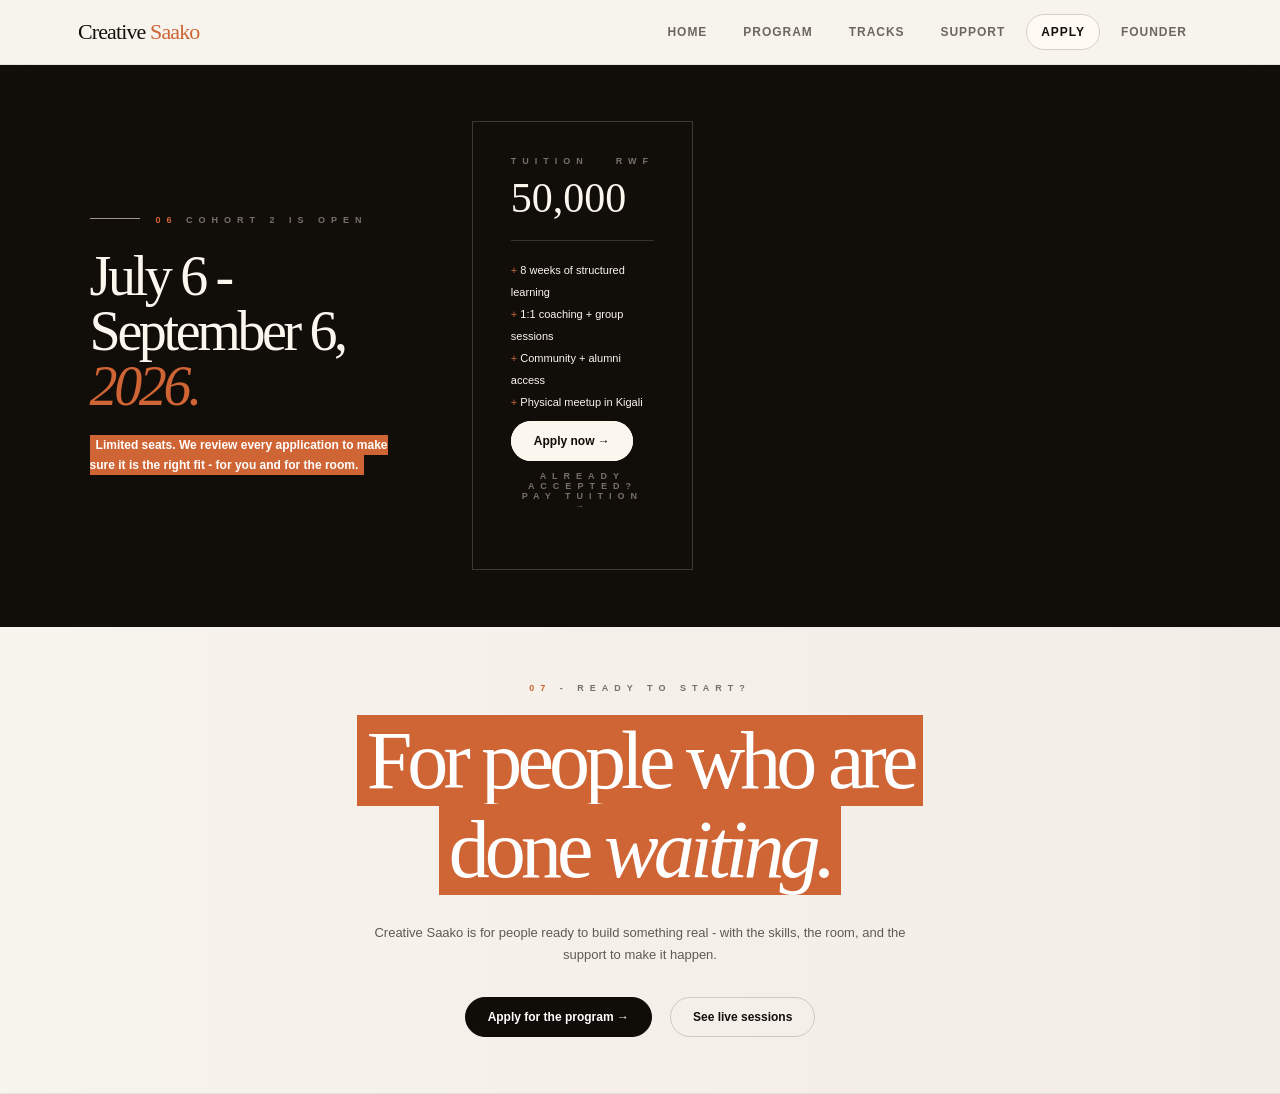
==== apply.html @ 80e0822b "Add files via upload" ====
<!DOCTYPE html>
<html lang="en">
<head>
  <meta charset="UTF-8" />
  <meta name="viewport" content="width=device-width, initial-scale=1.0" />
  <title>Creative Saako - Apply</title>
  <link rel="stylesheet" href="./styles.css" />
</head>
<body>
  <nav class="nav">
    <div class="nav-inner">
      <a class="brand" href="./home.html">Creative <span>Saako</span></a>
      <div class="tabs">
        <a class="tab" href="./home.html">Home</a>
        <a class="tab" href="./program.html">Program</a>
        <a class="tab" href="./tracks.html">Tracks</a>
        <a class="tab" href="./support.html">Support</a>
        <a class="tab active" href="./apply.html">Apply</a>
        <a class="tab" href="./founder.html">Founder</a>
      </div>
    </div>
  </nav>
  <main>
    <section class="section dark cohort"><div class="wrap cohort"><div><div class="kicker"><b>06</b> Cohort 2 is open</div><h2>July 6 - September 6,<br><span class="orange italic">2026.</span></h2><p style="margin-top:22px;font-size:12px;max-width:460px"><span class="tag">Limited seats. We review every application to make sure it is the right fit - for you and for the room.</span></p></div><div class="price"><div class="kicker no-line" style="margin:0 0 8px">Tuition <span style="float:right">RWF</span></div><div class="price-num">50,000</div><ul><li>8 weeks of structured learning</li><li>1:1 coaching + group sessions</li><li>Community + alumni access</li><li>Physical meetup in Kigali</li></ul><a class="btn small" href="#">Apply now →</a><div class="kicker no-line" style="text-align:center;margin-top:22px">Already accepted? Pay tuition →</div></div></div></section>
    <section class="section cream cta"><div class="wrap"><div class="kicker no-line"><b>07</b> - Ready to start?</div><h2>For people who are<br>done <span class="italic">waiting.</span></h2><p>Creative Saako is for people ready to build something real - with the skills, the room, and the support to make it happen.</p><div class="btns"><a class="btn black small" href="#">Apply for the program →</a><a class="btn small" href="./program.html">See live sessions</a></div></div></section>
  </main>
</body>
</html>
---- styles.css ----
:root{
  --paper:#f7f3ed; --paper2:#eee6dc; --ink:#130f0b; --muted:#5f5a53;
  --line:#d8cec2; --orange:#cf6435; --dark:#100c08; --white:#fffaf2;
}
*{box-sizing:border-box}
html{scroll-behavior:smooth}
body{margin:0;background:var(--paper);color:var(--ink);font-family:Inter,Arial,sans-serif;background-image:radial-gradient(rgba(0,0,0,.035) .7px,transparent .7px);background-size:4px 4px;}
a{color:inherit;text-decoration:none}
.nav{position:sticky;top:0;z-index:20;background:rgba(247,243,237,.92);backdrop-filter:blur(14px);border-bottom:1px solid rgba(0,0,0,.08)}
.nav-inner{max-width:1180px;margin:auto;padding:14px 28px;display:flex;align-items:center;justify-content:space-between;gap:20px}
.brand{font-family:'Libre Baskerville',Georgia,serif;font-size:22px;letter-spacing:-.04em}.brand span{color:var(--orange)}
.tabs{display:flex;gap:6px;flex-wrap:wrap;justify-content:flex-end}.tab{display:inline-block;border:1px solid transparent;background:transparent;border-radius:999px;padding:10px 14px;font-size:12px;font-weight:800;color:#6e675f;cursor:pointer;text-transform:uppercase;letter-spacing:.08em}.tab.active,.tab:hover{border-color:#d8cec2;background:#fffaf4;color:#130f0b}
.section{position:relative;padding:56px 7vw;border-bottom:1px solid rgba(0,0,0,.07);overflow:hidden}.cream{background:linear-gradient(90deg,#f7f3ed,#f2ede6)}.beige{background:#eee5da}.dark{background:#110d09;color:#fbf6ee}
.wrap{max-width:1120px;margin:0 auto}.kicker{font-size:9px;letter-spacing:6px;text-transform:uppercase;font-weight:800;color:#77706a;margin-bottom:24px}.kicker b{color:var(--orange)}.kicker:before{content:"";display:inline-block;width:50px;height:1px;background:#9d958e;margin:0 16px 4px 0}.kicker.no-line:before{display:none}
h1,h2,h3{font-family:'Libre Baskerville',Georgia,serif;font-weight:400;line-height:.98;margin:0;letter-spacing:-.06em}.orange{color:var(--orange)}.italic{font-style:italic}
p{color:var(--muted);font-size:17px;line-height:1.65;margin:0}.hero h1{font-size:clamp(56px,10vw,120px);max-width:980px}.hero p{max-width:780px;margin-top:30px}
.btns{display:flex;gap:18px;margin-top:32px;align-items:center;flex-wrap:wrap}.btn{border:1px solid #d1c9bf;border-radius:999px;padding:16px 28px;background:transparent;color:var(--ink);font-weight:800;font-size:14px}.btn.black{background:#100c08;color:white;border-color:#100c08}.btn.small{padding:12px 22px;font-size:12px}.btn:hover{transform:translateY(-1px)}
.stats{display:grid;grid-template-columns:repeat(3,1fr);gap:45px;max-width:820px;margin-top:74px}.stat:before{content:"";display:block;height:2px;background:#1b1713;margin-bottom:22px}.num{font-family:'Libre Baskerville',serif;font-size:40px}.label{font-size:11px;letter-spacing:7px;text-transform:uppercase;color:#817a72;font-weight:800;margin-top:10px}
.split{display:grid;grid-template-columns:1.5fr .8fr;gap:70px;align-items:end}.split h2{font-size:clamp(44px,7vw,82px)}.note{font-size:15px;line-height:1.55;max-width:390px}.tag{background:var(--orange);color:white;display:inline;padding:3px 6px;font-weight:800}
.track-head{display:flex;justify-content:space-between;gap:20px;align-items:flex-start;margin-bottom:28px}.track-head h2{font-size:34px}.tiny-strip{background:var(--orange);color:white;font-size:8px;letter-spacing:3px;font-weight:800;padding:5px 9px;text-transform:uppercase;white-space:nowrap}.cards{display:grid;grid-template-columns:repeat(2,1fr);gap:1px}.card{background:#fbf8f2;padding:28px}.card img{width:100%;height:260px;object-fit:cover;display:block}.meta{display:flex;justify-content:space-between;color:var(--orange);font-size:8px;letter-spacing:4px;font-weight:800;margin:24px 0 10px;text-transform:uppercase}.card h3{font-size:25px}.card p{font-size:12px;line-height:1.65;margin-top:12px}
.modules{display:grid;grid-template-columns:.82fr 1.35fr;gap:60px}.modules h2{font-size:40px}.modules p{font-size:12px;margin-top:18px}.list{border-top:1px solid var(--line)}.row{display:grid;grid-template-columns:42px 1fr 20px;gap:14px;padding:18px 0;border-bottom:1px solid var(--line);font-family:'Libre Baskerville',serif;font-size:16px}.row span:first-child{color:var(--orange);font-family:Inter;font-size:10px;font-weight:800}.row em{font-style:normal;color:#837a70}
.support h2{font-size:42px;margin-bottom:38px}.grid6{display:grid;grid-template-columns:repeat(3,1fr);background:#faf7f0}.support-card{min-height:106px;border-right:1px solid var(--line);border-bottom:1px solid var(--line);padding:26px}.dash{width:24px;height:3px;background:var(--orange);margin-bottom:16px}.support-card h3{font-size:17px}.support-card p{font-size:10px;margin-top:8px;line-height:1.4}
.cohort{display:grid;grid-template-columns:1.2fr .85fr;gap:70px;align-items:center}.cohort h2{font-size:clamp(40px,5vw,56px)}.dark p{color:#d0c5ba}.dark .btn{background:#fbf6ee;color:#100c08;border-color:#fbf6ee}.price{border:1px solid rgba(255,255,255,.18);padding:34px 38px;max-width:380px}.price-num{font-family:'Libre Baskerville',serif;font-size:42px}.price ul{border-top:1px solid rgba(255,255,255,.15);padding:18px 0 0;margin:18px 0;list-style:none;font-size:11px;line-height:2}.price li:before{content:"+ ";color:var(--orange)}
.cta{text-align:center}.cta h2{font-size:clamp(46px,7vw,82px);display:inline;line-height:1.08;color:white;background:var(--orange);box-decoration-break:clone;-webkit-box-decoration-break:clone;padding:0 .12em}.cta p{font-size:13px;max-width:560px;margin:28px auto 0}.cta .btns{justify-content:center}
.founder{display:grid;grid-template-columns:1.08fr .76fr;gap:70px;align-items:center}.founder .kicker{color:#a44f2a}.founder .kicker:before{display:none}.founder h2{font-size:clamp(42px,6.4vw,70px);font-weight:700}.underline{font-style:italic;background:linear-gradient(transparent 64%,#e9c367 0)}.founder p{font-size:19px;margin-top:24px;max-width:570px}.portrait{width:100%;max-width:380px;border-radius:18px;box-shadow:0 0 0 1px #e0d6ca,0 20px 50px rgba(0,0,0,.08)}
.landing-shell{min-height:calc(100vh - 65px)}
@media(max-width:820px){.nav-inner{align-items:flex-start;flex-direction:column}.tabs{justify-content:flex-start}.section{padding:42px 24px}.split,.modules,.cohort,.founder{grid-template-columns:1fr;gap:36px}.cards,.stats,.grid6{grid-template-columns:1fr}.hero h1{font-size:54px}.tiny-strip{white-space:normal}.track-head{flex-direction:column}.card img{height:220px}.kicker{letter-spacing:4px}.kicker:before{width:28px}}
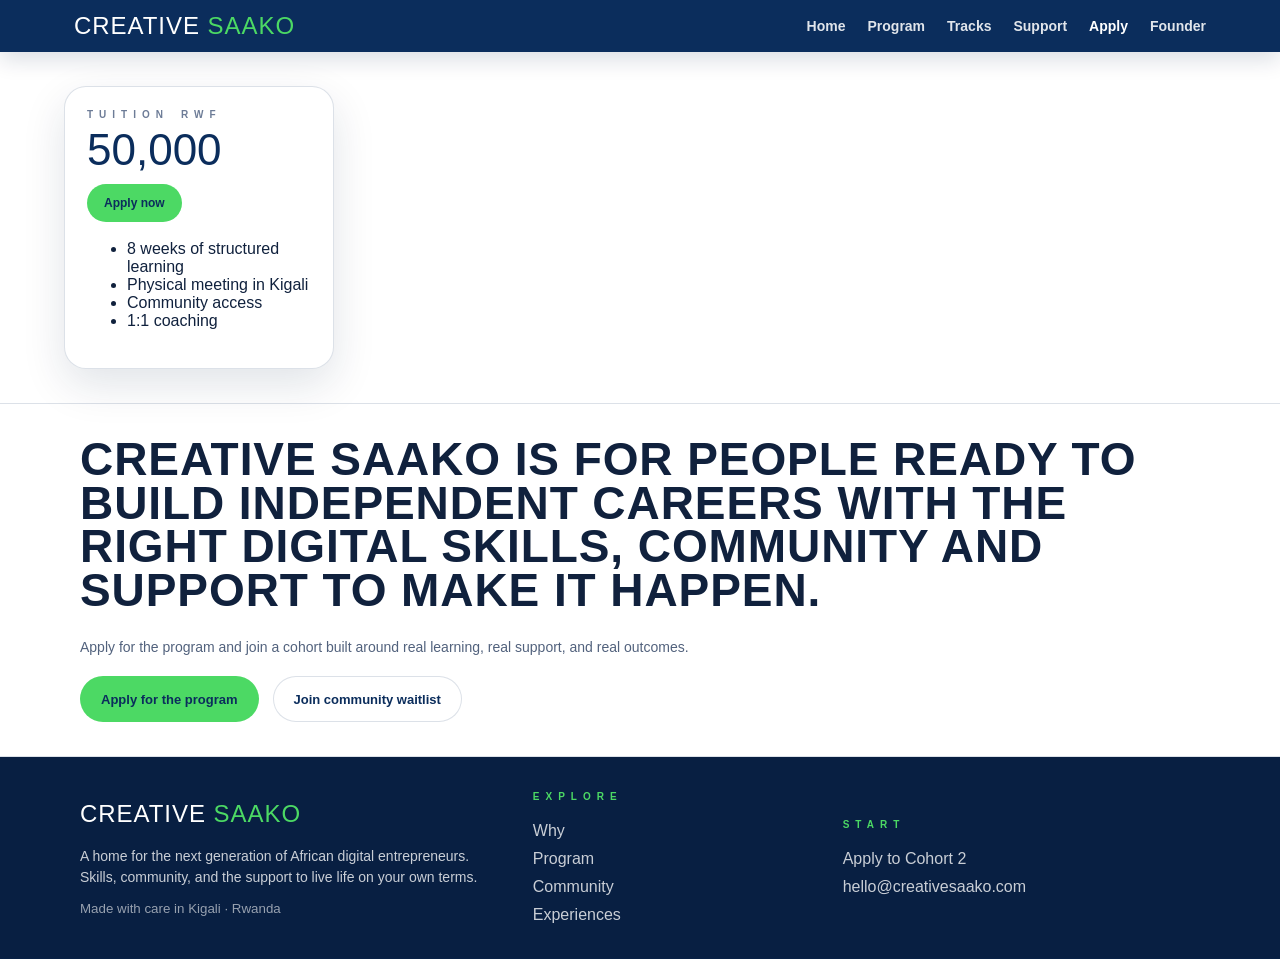
==== commit b8224fd2: "Add files via upload" ====
--- a/apply.html
+++ b/apply.html
@@ -9,9 +9,9 @@
 <body>
   <nav class="nav">
     <div class="nav-inner">
-      <a class="brand" href="./home.html">Creative <span>Saako</span></a>
+      <a class="brand" href="./index.html">Creative <span>Saako</span></a>
       <div class="tabs">
-        <a class="tab" href="./home.html">Home</a>
+        <a class="tab" href="./index.html">Home</a>
         <a class="tab" href="./program.html">Program</a>
         <a class="tab" href="./tracks.html">Tracks</a>
         <a class="tab" href="./support.html">Support</a>
@@ -20,9 +20,65 @@
       </div>
     </div>
   </nav>
+
   <main>
-    <section class="section dark cohort"><div class="wrap cohort"><div><div class="kicker"><b>06</b> Cohort 2 is open</div><h2>July 6 - September 6,<br><span class="orange italic">2026.</span></h2><p style="margin-top:22px;font-size:12px;max-width:460px"><span class="tag">Limited seats. We review every application to make sure it is the right fit - for you and for the room.</span></p></div><div class="price"><div class="kicker no-line" style="margin:0 0 8px">Tuition <span style="float:right">RWF</span></div><div class="price-num">50,000</div><ul><li>8 weeks of structured learning</li><li>1:1 coaching + group sessions</li><li>Community + alumni access</li><li>Physical meetup in Kigali</li></ul><a class="btn small" href="#">Apply now →</a><div class="kicker no-line" style="text-align:center;margin-top:22px">Already accepted? Pay tuition →</div></div></div></section>
-    <section class="section cream cta"><div class="wrap"><div class="kicker no-line"><b>07</b> - Ready to start?</div><h2>For people who are<br>done <span class="italic">waiting.</span></h2><p>Creative Saako is for people ready to build something real - with the skills, the room, and the support to make it happen.</p><div class="btns"><a class="btn black small" href="#">Apply for the program →</a><a class="btn small" href="./program.html">See live sessions</a></div></div></section>
+    <section class="section cream cohort apply-cohort">
+      <div class="wrap cohort">
+        <div class="negotiation" id="priceNegotiation">
+          <div class="negotiation-header">
+            <div>
+              <div class="kicker no-line" style="margin:0 0 8px">Tuition <span style="float:right">RWF</span></div>
+              <div class="negotiation-price" id="displayPrice">50,000</div>
+            </div>
+            <a class="btn primary small" href="#">Apply now</a>
+          </div>
+          <ul>
+            <li>8 weeks of structured learning</li>
+            <li>Physical meeting in Kigali</li>
+            <li>Community access</li>
+            <li>1:1 coaching</li>
+          </ul>
+        </div>
+      </div>
+    </section>
+
+    <section class="section cream cta">
+      <div class="wrap">
+        <h2>Creative Saako is for people ready to build independent careers with the right digital skills, community and support to make it happen.</h2>
+        <p style="margin-top:24px">Apply for the program and join a cohort built around real learning, real support, and real outcomes.</p>
+        <div class="btns">
+          <a class="btn primary" href="#">Apply for the program</a>
+          <a class="btn outline" href="./support.html">Join community waitlist</a>
+        </div>
+      </div>
+    </section>
+
+    <section class="section footer">
+      <div class="wrap footer-grid">
+        <div>
+          <div class="brand">Creative <span>Saako</span></div>
+          <p style="margin-top:18px">A home for the next generation of African digital entrepreneurs. Skills, community, and the support to live life on your own terms.</p>
+          <small>Made with care in Kigali &middot; Rwanda</small>
+        </div>
+        <div>
+          <div class="kicker no-line" style="color:rgba(255,255,255,.72)"><b>Explore</b></div>
+          <div class="footer-links">
+            <a href="./founder.html">Why</a>
+            <a href="./program.html">Program</a>
+            <a href="./support.html">Community</a>
+            <a href="./tracks.html">Experiences</a>
+          </div>
+        </div>
+        <div>
+          <div class="kicker no-line" style="color:rgba(255,255,255,.72)"><b>Start</b></div>
+          <div class="footer-links">
+            <a href="./apply.html">Apply to Cohort 2</a>
+            <a href="mailto:hello@creativesaako.com">hello@creativesaako.com</a>
+          </div>
+        </div>
+      </div>
+    </section>
   </main>
+
 </body>
 </html>
--- a/styles.css
+++ b/styles.css
@@ -1,27 +1,534 @@
 :root{
-  --paper:#f7f3ed; --paper2:#eee6dc; --ink:#130f0b; --muted:#5f5a53;
-  --line:#d8cec2; --orange:#cf6435; --dark:#100c08; --white:#fffaf2;
+  --navy:#0B2D5C;
+  --navy-deep:#081F42;
+  --green:#4CD964;
+  --paper:#FFFFFF;
+  --soft:#EAEAEA;
+  --text:#10213d;
+  --muted:#52627d;
+  --line:rgba(11,45,92,.14);
+  --shadow:0 16px 44px rgba(8,31,66,.12);
 }
 *{box-sizing:border-box}
 html{scroll-behavior:smooth}
-body{margin:0;background:var(--paper);color:var(--ink);font-family:Inter,Arial,sans-serif;background-image:radial-gradient(rgba(0,0,0,.035) .7px,transparent .7px);background-size:4px 4px;}
+body{
+  margin:0;
+  background:linear-gradient(180deg,#f8fbff 0%,#fff 55%,#f7fbf8 100%);
+  color:var(--text);
+  font-family:Inter,Arial,sans-serif;
+}
 a{color:inherit;text-decoration:none}
-.nav{position:sticky;top:0;z-index:20;background:rgba(247,243,237,.92);backdrop-filter:blur(14px);border-bottom:1px solid rgba(0,0,0,.08)}
-.nav-inner{max-width:1180px;margin:auto;padding:14px 28px;display:flex;align-items:center;justify-content:space-between;gap:20px}
-.brand{font-family:'Libre Baskerville',Georgia,serif;font-size:22px;letter-spacing:-.04em}.brand span{color:var(--orange)}
-.tabs{display:flex;gap:6px;flex-wrap:wrap;justify-content:flex-end}.tab{display:inline-block;border:1px solid transparent;background:transparent;border-radius:999px;padding:10px 14px;font-size:12px;font-weight:800;color:#6e675f;cursor:pointer;text-transform:uppercase;letter-spacing:.08em}.tab.active,.tab:hover{border-color:#d8cec2;background:#fffaf4;color:#130f0b}
-.section{position:relative;padding:56px 7vw;border-bottom:1px solid rgba(0,0,0,.07);overflow:hidden}.cream{background:linear-gradient(90deg,#f7f3ed,#f2ede6)}.beige{background:#eee5da}.dark{background:#110d09;color:#fbf6ee}
-.wrap{max-width:1120px;margin:0 auto}.kicker{font-size:9px;letter-spacing:6px;text-transform:uppercase;font-weight:800;color:#77706a;margin-bottom:24px}.kicker b{color:var(--orange)}.kicker:before{content:"";display:inline-block;width:50px;height:1px;background:#9d958e;margin:0 16px 4px 0}.kicker.no-line:before{display:none}
-h1,h2,h3{font-family:'Libre Baskerville',Georgia,serif;font-weight:400;line-height:.98;margin:0;letter-spacing:-.06em}.orange{color:var(--orange)}.italic{font-style:italic}
-p{color:var(--muted);font-size:17px;line-height:1.65;margin:0}.hero h1{font-size:clamp(56px,10vw,120px);max-width:980px}.hero p{max-width:780px;margin-top:30px}
-.btns{display:flex;gap:18px;margin-top:32px;align-items:center;flex-wrap:wrap}.btn{border:1px solid #d1c9bf;border-radius:999px;padding:16px 28px;background:transparent;color:var(--ink);font-weight:800;font-size:14px}.btn.black{background:#100c08;color:white;border-color:#100c08}.btn.small{padding:12px 22px;font-size:12px}.btn:hover{transform:translateY(-1px)}
-.stats{display:grid;grid-template-columns:repeat(3,1fr);gap:45px;max-width:820px;margin-top:74px}.stat:before{content:"";display:block;height:2px;background:#1b1713;margin-bottom:22px}.num{font-family:'Libre Baskerville',serif;font-size:40px}.label{font-size:11px;letter-spacing:7px;text-transform:uppercase;color:#817a72;font-weight:800;margin-top:10px}
-.split{display:grid;grid-template-columns:1.5fr .8fr;gap:70px;align-items:end}.split h2{font-size:clamp(44px,7vw,82px)}.note{font-size:15px;line-height:1.55;max-width:390px}.tag{background:var(--orange);color:white;display:inline;padding:3px 6px;font-weight:800}
-.track-head{display:flex;justify-content:space-between;gap:20px;align-items:flex-start;margin-bottom:28px}.track-head h2{font-size:34px}.tiny-strip{background:var(--orange);color:white;font-size:8px;letter-spacing:3px;font-weight:800;padding:5px 9px;text-transform:uppercase;white-space:nowrap}.cards{display:grid;grid-template-columns:repeat(2,1fr);gap:1px}.card{background:#fbf8f2;padding:28px}.card img{width:100%;height:260px;object-fit:cover;display:block}.meta{display:flex;justify-content:space-between;color:var(--orange);font-size:8px;letter-spacing:4px;font-weight:800;margin:24px 0 10px;text-transform:uppercase}.card h3{font-size:25px}.card p{font-size:12px;line-height:1.65;margin-top:12px}
-.modules{display:grid;grid-template-columns:.82fr 1.35fr;gap:60px}.modules h2{font-size:40px}.modules p{font-size:12px;margin-top:18px}.list{border-top:1px solid var(--line)}.row{display:grid;grid-template-columns:42px 1fr 20px;gap:14px;padding:18px 0;border-bottom:1px solid var(--line);font-family:'Libre Baskerville',serif;font-size:16px}.row span:first-child{color:var(--orange);font-family:Inter;font-size:10px;font-weight:800}.row em{font-style:normal;color:#837a70}
-.support h2{font-size:42px;margin-bottom:38px}.grid6{display:grid;grid-template-columns:repeat(3,1fr);background:#faf7f0}.support-card{min-height:106px;border-right:1px solid var(--line);border-bottom:1px solid var(--line);padding:26px}.dash{width:24px;height:3px;background:var(--orange);margin-bottom:16px}.support-card h3{font-size:17px}.support-card p{font-size:10px;margin-top:8px;line-height:1.4}
-.cohort{display:grid;grid-template-columns:1.2fr .85fr;gap:70px;align-items:center}.cohort h2{font-size:clamp(40px,5vw,56px)}.dark p{color:#d0c5ba}.dark .btn{background:#fbf6ee;color:#100c08;border-color:#fbf6ee}.price{border:1px solid rgba(255,255,255,.18);padding:34px 38px;max-width:380px}.price-num{font-family:'Libre Baskerville',serif;font-size:42px}.price ul{border-top:1px solid rgba(255,255,255,.15);padding:18px 0 0;margin:18px 0;list-style:none;font-size:11px;line-height:2}.price li:before{content:"+ ";color:var(--orange)}
-.cta{text-align:center}.cta h2{font-size:clamp(46px,7vw,82px);display:inline;line-height:1.08;color:white;background:var(--orange);box-decoration-break:clone;-webkit-box-decoration-break:clone;padding:0 .12em}.cta p{font-size:13px;max-width:560px;margin:28px auto 0}.cta .btns{justify-content:center}
-.founder{display:grid;grid-template-columns:1.08fr .76fr;gap:70px;align-items:center}.founder .kicker{color:#a44f2a}.founder .kicker:before{display:none}.founder h2{font-size:clamp(42px,6.4vw,70px);font-weight:700}.underline{font-style:italic;background:linear-gradient(transparent 64%,#e9c367 0)}.founder p{font-size:19px;margin-top:24px;max-width:570px}.portrait{width:100%;max-width:380px;border-radius:18px;box-shadow:0 0 0 1px #e0d6ca,0 20px 50px rgba(0,0,0,.08)}
-.landing-shell{min-height:calc(100vh - 65px)}
-@media(max-width:820px){.nav-inner{align-items:flex-start;flex-direction:column}.tabs{justify-content:flex-start}.section{padding:42px 24px}.split,.modules,.cohort,.founder{grid-template-columns:1fr;gap:36px}.cards,.stats,.grid6{grid-template-columns:1fr}.hero h1{font-size:54px}.tiny-strip{white-space:normal}.track-head{flex-direction:column}.card img{height:220px}.kicker{letter-spacing:4px}.kicker:before{width:28px}}
+img{max-width:100%;display:block}
+.nav{
+  background:var(--navy);
+  color:#fff;
+  position:sticky;
+  top:0;
+  z-index:20;
+  box-shadow:0 8px 22px rgba(8,31,66,.14);
+}
+.nav-inner{
+  max-width:1180px;
+  margin:0 auto;
+  padding:12px 24px;
+  display:flex;
+  align-items:center;
+  justify-content:space-between;
+  gap:20px;
+}
+.brand{
+  font-family:'Oswald',Impact,sans-serif;
+  font-size:24px;
+  letter-spacing:.04em;
+  text-transform:uppercase;
+}
+.brand span{color:var(--green)}
+.tabs{
+  display:flex;
+  flex-wrap:wrap;
+  gap:22px;
+  justify-content:flex-end;
+}
+.tab{
+  color:rgba(255,255,255,.88);
+  font-weight:700;
+  font-size:14px;
+}
+.tab.active,.tab:hover{color:#fff}
+.section{
+  padding:34px 5vw;
+  border-bottom:1px solid var(--line);
+}
+.hero{
+  background:
+    radial-gradient(circle at top right, rgba(76,217,100,.18), transparent 28%),
+    linear-gradient(135deg,var(--navy) 0%,var(--navy-deep) 100%);
+  color:#fff;
+}
+.hero .wrap{
+  display:flex;
+  flex-direction:column;
+  align-items:flex-start;
+  gap:16px;
+}
+.cream,.beige{background:#fff}
+.navy{background:var(--navy);color:#fff}
+.wrap{max-width:1120px;margin:0 auto}
+.kicker{
+  font-size:10px;
+  letter-spacing:6px;
+  text-transform:uppercase;
+  font-weight:800;
+  color:#6d7c97;
+  margin-bottom:20px;
+}
+.kicker b{color:var(--green)}
+.kicker:before{
+  content:"";
+  display:inline-block;
+  width:52px;
+  height:1px;
+  background:currentColor;
+  margin:0 14px 4px 0;
+  opacity:.55;
+}
+.kicker.no-line:before{display:none}
+h1,h2,h3{
+  margin:0;
+  font-family:'Oswald',Impact,sans-serif;
+  text-transform:uppercase;
+  line-height:.95;
+  letter-spacing:.02em;
+}
+h1{font-size:clamp(36px,5.6vw,66px);max-width:860px}
+h2{font-size:clamp(28px,4vw,46px)}
+h3{font-size:19px}
+p{margin:0;color:var(--muted);font-size:14px;line-height:1.55;max-width:760px}
+.hero p{color:rgba(255,255,255,.82);font-size:15px;max-width:760px;margin-top:16px}
+.accent{color:var(--green)}
+.eyebrow{
+  display:inline-block;
+  padding:6px 10px;
+  background:rgba(76,217,100,.12);
+  color:var(--navy);
+  font-weight:800;
+  letter-spacing:.08em;
+  text-transform:uppercase;
+  font-size:11px;
+}
+.btns{display:flex;gap:14px;flex-wrap:wrap;margin-top:18px;align-items:center}
+.btn{
+  display:inline-flex;
+  align-items:center;
+  justify-content:center;
+  min-height:46px;
+  padding:12px 20px;
+  border-radius:999px;
+  border:1px solid transparent;
+  background:transparent;
+  color:inherit;
+  font-weight:800;
+  font-size:13px;
+  transition:transform .2s ease, background .2s ease;
+}
+.btn:hover{transform:translateY(-1px)}
+.btn.primary{background:var(--green);color:#0b2d5c}
+.btn.secondary{border-color:rgba(255,255,255,.28);color:#fff}
+.btn.dark{background:var(--navy-deep);color:#fff}
+.btn.light{background:#fff;color:var(--navy);border-color:#fff}
+.btn.outline{border-color:var(--line);background:#fff;color:var(--navy)}
+.btn.small{
+  min-height:38px;
+  padding:10px 16px;
+  font-size:12px;
+}
+.field{
+  width:100%;
+  padding:14px 16px;
+  border:1px solid var(--line);
+  border-radius:14px;
+  font:inherit;
+  color:var(--text);
+  background:#fff;
+}
+.field:focus{
+  outline:2px solid rgba(76,217,100,.25);
+  border-color:rgba(76,217,100,.45);
+}
+.stack{display:grid;gap:12px}
+.status-chip{
+  display:inline-flex;
+  align-items:center;
+  gap:8px;
+  padding:8px 12px;
+  border-radius:999px;
+  background:rgba(76,217,100,.12);
+  color:var(--navy);
+  font-size:11px;
+  font-weight:800;
+  letter-spacing:.08em;
+  text-transform:uppercase;
+}
+.status-chip.approved{background:rgba(76,217,100,.16);color:#1f6b2f}
+.status-chip.declined{background:rgba(255,93,93,.12);color:#9f1f1f}
+.status-chip.pending{background:rgba(11,45,92,.08);color:var(--navy)}
+.negotiation{
+  background:#fff;
+  border:1px solid var(--line);
+  border-radius:22px;
+  padding:22px;
+  box-shadow:var(--shadow);
+}
+.negotiation-header{
+  display:flex;
+  flex-wrap:wrap;
+  gap:12px;
+  justify-content:space-between;
+  align-items:flex-start;
+  margin-bottom:18px;
+}
+.negotiation-price{
+  font-family:'Oswald',Impact,sans-serif;
+  font-size:44px;
+  line-height:1;
+  color:var(--navy);
+}
+.negotiation-actions{
+  display:flex;
+  flex-wrap:wrap;
+  gap:10px;
+}
+.negotiation-log{
+  margin-top:16px;
+  padding-top:16px;
+  border-top:1px solid var(--line);
+  color:var(--muted);
+  font-size:13px;
+  line-height:1.6;
+}
+.thread-table{
+  width:100%;
+  border-collapse:collapse;
+  margin-top:8px;
+  border:1px solid var(--line);
+  border-radius:16px;
+  overflow:hidden;
+  background:#fff;
+}
+.thread-table th,
+.thread-table td{
+  padding:12px 14px;
+  text-align:left;
+  border-bottom:1px solid var(--line);
+  font-size:13px;
+  vertical-align:top;
+}
+.thread-table th{
+  color:var(--navy);
+  background:rgba(11,45,92,.04);
+  text-transform:uppercase;
+  letter-spacing:.08em;
+  font-size:11px;
+}
+.thread-table tr:last-child td{border-bottom:0}
+.thread-table td.muted{color:var(--muted)}
+.grid2{display:grid;grid-template-columns:repeat(2,minmax(0,1fr));gap:18px;align-items:start}
+.grid3{display:grid;grid-template-columns:repeat(3,minmax(0,1fr));gap:14px}
+.card{
+  background:#fff;
+  border:1px solid var(--line);
+  border-radius:20px;
+  padding:18px;
+  box-shadow:var(--shadow);
+}
+.card.soft{box-shadow:none}
+.card h3{margin-bottom:10px}
+.card p{font-size:14px}
+.stat-strip{
+  display:grid;
+  grid-template-columns:repeat(4,minmax(0,1fr));
+  gap:1px;
+  background:var(--line);
+  border-radius:20px;
+  overflow:hidden;
+  box-shadow:var(--shadow);
+}
+.stat{
+  background:#fff;
+  padding:24px;
+}
+.stat .label{
+  margin-top:0;
+  font-size:10px;
+  letter-spacing:.18em;
+  text-transform:uppercase;
+  color:var(--muted);
+  font-weight:800;
+}
+.split,.modules,.cohort,.founder-layout,.footer-grid{
+  display:grid;
+  grid-template-columns:repeat(2,minmax(0,1fr));
+  gap:24px;
+  align-items:center;
+}
+.note,.lede{font-size:15px;line-height:1.6;max-width:560px}
+.lede strong{color:var(--navy)}
+.tag{
+  display:inline-block;
+  padding:4px 8px;
+  background:rgba(76,217,100,.2);
+  color:var(--navy);
+  font-weight:800;
+}
+.track-head{display:flex;justify-content:space-between;gap:16px;align-items:flex-end;margin-bottom:16px}
+.tiny-strip{
+  display:inline-flex;
+  align-items:center;
+  gap:10px;
+  padding:8px 11px;
+  background:rgba(11,45,92,.06);
+  border-radius:999px;
+  color:var(--navy);
+  font-size:11px;
+  font-weight:800;
+  text-transform:uppercase;
+  letter-spacing:.16em;
+}
+.cards{
+  display:grid;
+  grid-template-columns:repeat(2,minmax(0,1fr));
+  gap:14px;
+}
+.card img{border-radius:16px;margin-bottom:16px;aspect-ratio:4/3;object-fit:cover}
+.meta{
+  display:flex;
+  justify-content:space-between;
+  gap:12px;
+  color:var(--green);
+  text-transform:uppercase;
+  letter-spacing:.16em;
+  font-size:11px;
+  font-weight:800;
+  margin-bottom:8px;
+}
+.modules .list{
+  background:#fff;
+  border:1px solid var(--line);
+  border-radius:18px;
+  overflow:hidden;
+}
+.modules p{
+  max-width:620px;
+}
+.row{
+  display:grid;
+  grid-template-columns:44px 1fr 20px;
+  gap:14px;
+  padding:16px 18px;
+  border-bottom:1px solid var(--line);
+  align-items:center;
+}
+.row:last-child{border-bottom:0}
+.row span:first-child{
+  color:var(--green);
+  font-size:11px;
+  font-weight:800;
+  letter-spacing:.16em;
+}
+.row b{font-size:15px}
+.row em{font-style:normal;color:var(--green);font-weight:900}
+.support h2{margin-bottom:18px}
+.grid6{
+  display:grid;
+  grid-template-columns:repeat(3,minmax(0,1fr));
+  gap:12px;
+}
+.support-card{
+  background:#fff;
+  border:1px solid var(--line);
+  border-radius:18px;
+  padding:16px;
+  box-shadow:var(--shadow);
+}
+.support-card p{font-size:13px}
+.cohort .price,.apply-cohort .price{
+  background:#fff;
+  border:1px solid var(--line);
+  border-radius:22px;
+  padding:22px;
+  box-shadow:var(--shadow);
+}
+.price-num{
+  font-family:'Oswald',Impact,sans-serif;
+  font-size:40px;
+  color:var(--navy);
+  margin-top:8px;
+}
+.price ul{
+  list-style:none;
+  padding:16px 0 0;
+  margin:16px 0 0;
+  border-top:1px solid var(--line);
+}
+.price li{
+  position:relative;
+  padding-left:18px;
+  margin:10px 0;
+  font-size:14px;
+  color:var(--text);
+}
+.price li:before{
+  content:"";
+  position:absolute;
+  left:0;
+  top:.58em;
+  width:8px;
+  height:8px;
+  border-radius:50%;
+  background:var(--green);
+}
+.apply-cohort .price{background:#fff}
+.footer{
+  background:var(--navy-deep);
+  color:#fff;
+}
+.footer p,.footer a{color:rgba(255,255,255,.78)}
+.footer .brand{color:#fff}
+.footer .brand span{color:var(--green)}
+.footer-grid{grid-template-columns:1.2fr .8fr 1fr}
+.footer-links{display:grid;gap:10px}
+.footer small{display:block;color:rgba(255,255,255,.58);margin-top:12px}
+.portrait{
+  width:100%;
+  max-width:280px;
+  border-radius:22px;
+  border:6px solid rgba(255,255,255,.2);
+  box-shadow:var(--shadow);
+  justify-self:end;
+}
+.founder-copy p{max-width:620px}
+.landing-shell{min-height:calc(100vh - 64px)}
+.founder-editorial{
+  padding-top:40px;
+  padding-bottom:24px;
+  min-height:calc(100vh - 64px);
+  display:flex;
+  align-items:center;
+}
+.founder-editorial-grid{
+  display:grid;
+  grid-template-columns:1.25fr .95fr;
+  gap:4rem;
+  align-items:center;
+  width:100%;
+}
+.founder-editorial-copy{
+  max-width:640px;
+}
+.founder-headline{
+  font-family:'Newsreader',Georgia,serif;
+  font-size:clamp(2rem,3.6vw,3.3rem);
+  line-height:1.06;
+  letter-spacing:-0.03em;
+  text-transform:none;
+  margin-top:0;
+  margin-bottom:1rem;
+}
+.founder-note{display:grid;gap:12px}
+.founder-description{
+  font-family:'Plus Jakarta Sans',Inter,Arial,sans-serif;
+  font-size:clamp(.92rem,1vw,1.03rem);
+  line-height:1.58;
+  color:var(--muted);
+  max-width:620px;
+}
+.founder-description + .founder-description{
+  margin-top:14px;
+}
+.founder-editorial-image{
+  display:flex;
+  justify-content:center;
+}
+.founder-image{
+  width:100%;
+  max-width:390px;
+  aspect-ratio:4/5;
+  object-fit:cover;
+  border-radius:18px;
+  box-shadow:0 10px 30px rgba(0,0,0,.04);
+}
+.compact-page.section{padding-top:20px;padding-bottom:18px}
+.compact-head{margin-bottom:10px}
+.compact-cards{gap:10px}
+.compact-cards .card{padding:14px}
+.compact-cards .card img{margin-bottom:10px;aspect-ratio:16/9}
+.compact-actions{margin-top:12px}
+.compact-founder{grid-template-columns:1.25fr .75fr;gap:18px;align-items:center}
+.compact-portrait{max-width:240px}
+.tracks-compact .track-select{padding:12px}
+.tracks-compact .track-select{
+  background:linear-gradient(180deg,#fffdf8 0%,#f7f0e7 100%);
+  border:1px solid rgba(215,206,194,.85);
+  border-radius:24px;
+  overflow:hidden;
+  box-shadow:none;
+}
+.tracks-compact .track-select h3{
+  font-family:'Libre Baskerville',Georgia,serif;
+  font-size:20px;
+  line-height:1.05;
+  text-transform:none;
+  letter-spacing:-.04em;
+  margin-bottom:10px;
+}
+.tracks-compact .track-select p{
+  font-size:14px;
+  line-height:1.7;
+  color:var(--muted);
+}
+.tracks-compact .cards{align-items:stretch}
+.tracks-compact .card{padding:0}
+.tracks-compact .card img{
+  aspect-ratio:16/10;
+  margin-bottom:0;
+  border-radius:0;
+}
+.tracks-compact .track-select h3,
+.tracks-compact .track-select p{
+  padding-left:18px;
+  padding-right:18px;
+}
+.tracks-compact .track-select h3{padding-top:16px}
+.tracks-compact .track-select p{padding-bottom:18px}
+.tracks-compact .track-head{margin-bottom:12px}
+.compact-footer{
+  padding-top:14px;
+  padding-bottom:14px;
+}
+.compact-footer-grid{
+  gap:16px;
+  align-items:center;
+}
+.compact-links{gap:8px}
+.compact-links a{font-size:13px}
+@media (max-width:900px){
+  .nav-inner{flex-direction:column;align-items:flex-start}
+  .tabs{justify-content:flex-start;gap:16px}
+  .section{padding:30px 20px}
+  .grid2,.grid3,.split,.modules,.cohort,.founder-layout,.footer-grid,.cards,.grid6,.stat-strip{grid-template-columns:1fr}
+  .track-head{flex-direction:column;align-items:flex-start}
+  .portrait{justify-self:start;max-width:280px}
+  .compact-founder{grid-template-columns:1fr}
+  .founder-editorial{
+    min-height:auto;
+    padding-top:28px;
+    padding-bottom:20px;
+  }
+  .founder-editorial-grid{
+    grid-template-columns:1fr;
+    gap:2rem;
+  }
+  .founder-image{
+    max-width:300px;
+  }
+}
